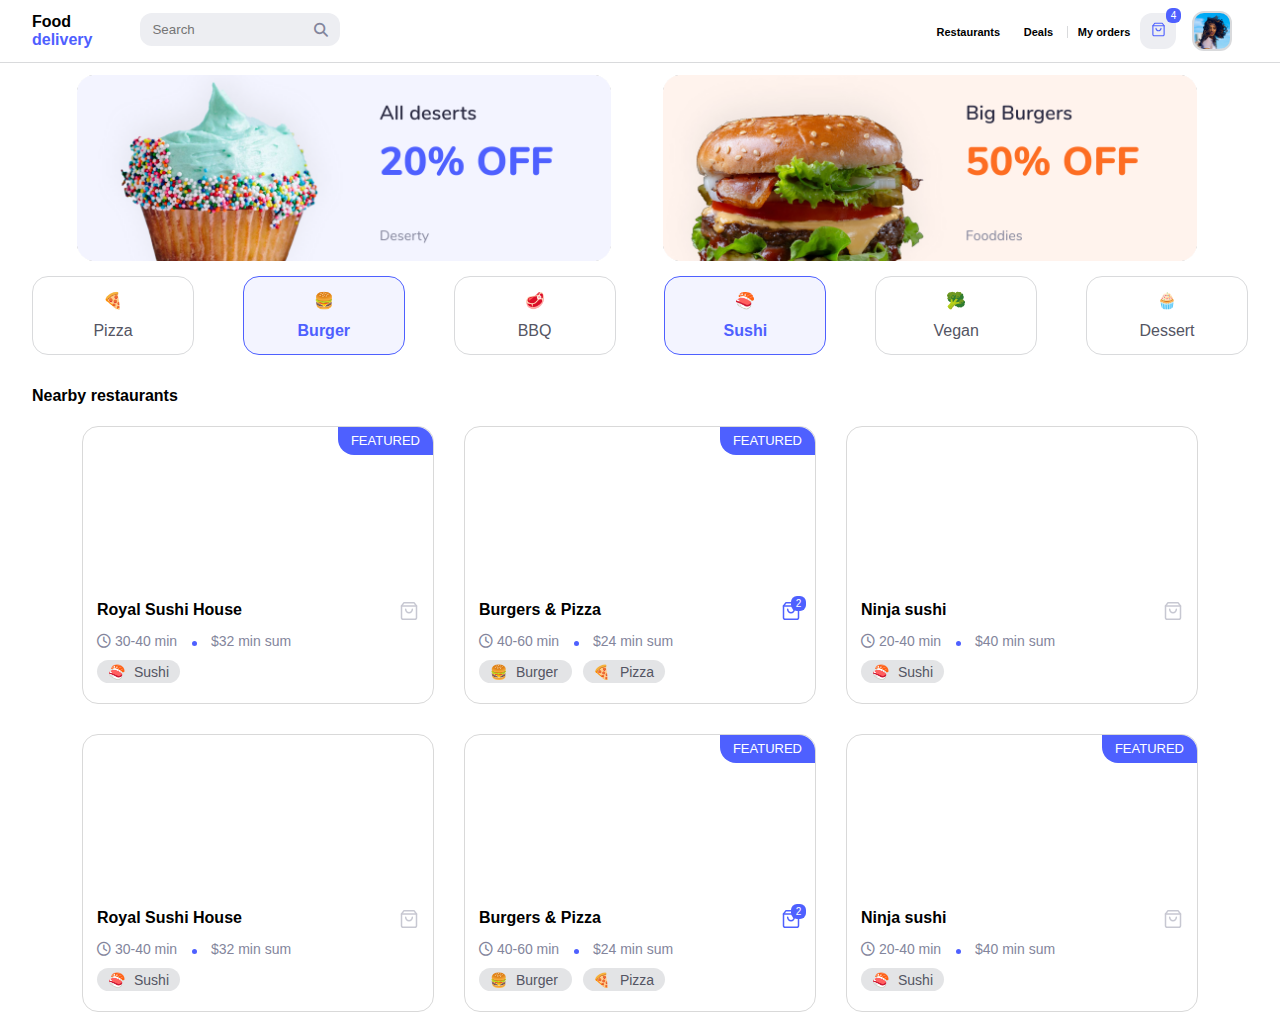
==== Home page/index.html @ 74aa77a8 "Food Delivery UI Task" ====
<!DOCTYPE html>
<html lang="en">
  <head>
    <meta charset="UTF-8" />
    <meta http-equiv="X-UA-Compatible" content="IE=edge" />
    <meta name="viewport" content="width=device-width, initial-scale=1.0" />
    <link
      rel="stylesheet"
      href="https://cdnjs.cloudflare.com/ajax/libs/font-awesome/6.1.1/css/all.min.css"
    />
    <link rel="stylesheet" href="./css/style.css" />
    <title>Home</title>
  </head>

  <body>
    <header class="flex-container">
      <section>
        <h1>Food<br /><span>delivery</span></h1>
        <div class="search-bar-container">
          <span>
            <i class="fa-solid fa-magnifying-glass"></i>
          </span>
          <input type="search" name="search-bar" placeholder="Search" />
        </div>
      </section>
      <nav>
        <ul>
          <li><a href="/">Restaurants</a></li>
          <li>
            <a href="/"> Deals </a>
          </li>
          <li>
            <a href="/"> My orders </a>
          </li>
        </ul>
        <div>
          <span class="quantity-badge">4</span>
          <button>
            <svg
              width="15"
              height="15"
              viewBox="0 0 20 20"
              fill="none"
              xmlns="http://www.w3.org/2000/svg"
            >
              <path
                d="M5 1.66666L2.5 4.99999V16.6667C2.5 17.1087 2.67559 17.5326 2.98816 17.8452C3.30072 18.1577 3.72464 18.3333 4.16667 18.3333H15.8333C16.2754 18.3333 16.6993 18.1577 17.0118 17.8452C17.3244 17.5326 17.5 17.1087 17.5 16.6667V4.99999L15 1.66666H5Z"
                stroke="#4E60FF"
                stroke-width="1.5"
                stroke-linecap="round"
                stroke-linejoin="round"
              />
              <path
                d="M2.5 5H17.5"
                stroke="#4E60FF"
                stroke-width="1.5"
                stroke-linecap="round"
                stroke-linejoin="round"
              />
              <path
                d="M13.3333 8.33334C13.3333 9.2174 12.9821 10.0652 12.357 10.6904C11.7319 11.3155 10.884 11.6667 9.99999 11.6667C9.11593 11.6667 8.26809 11.3155 7.64297 10.6904C7.01785 10.0652 6.66666 9.2174 6.66666 8.33334"
                stroke="#4E60FF"
                stroke-width="1.5"
                stroke-linecap="round"
                stroke-linejoin="round"
              />
            </svg>
          </button>
        </div>
        <div></div>
      </nav>
    </header>

    <main>
      <section class="deals-container flex-container">
        <picture>
          <source
            media="(max-width: 500px)"
            srcset="./assets/Deal1-responsive.png"
          />
          <img
            src="./assets/Deal1.png"
            alt="Deal1"
            style="border-radius: 18px"
          />
        </picture>
        <picture>
          <source
            media="(max-width: 500px)"
            srcset="./assets/Deal2-responsive.png"
          />
          <img
            src="./assets/Deal2.png"
            alt="Deal2"
            style="border-radius: 18px"
          />
        </picture>
      </section>
      <section class="category-menu">
        <nav>
          <ul>
            <li>
              <div class="category-item">
                <span>🍕</span>
                <p>Pizza</p>
              </div>
            </li>
            <li>
              <div class="category-item category-item-selected">
                <span>🍔</span>
                <p>Burger</p>
              </div>
            </li>
            <li>
              <div class="category-item">
                <span>🥩</span>
                <p>BBQ</p>
              </div>
            </li>
            <li>
              <div class="category-item category-item-selected">
                <span>🍣</span>
                <p>Sushi</p>
              </div>
            </li>
            <li>
              <div class="category-item">
                <span>🥦</span>
                <p>Vegan</p>
              </div>
            </li>
            <li>
              <div class="category-item">
                <span>🧁</span>
                <p>Dessert</p>
              </div>
            </li>
          </ul>
        </nav>
      </section>

      <section class="res-suggestion-container">
        <h1>Nearby restaurants</h1>
        <section class="res-container flex-container">
          <div class="res-item">
            <div
              class="res-img-wrapper"
              style="background-image: url('../assets/Royal-sushi-house.png')"
            >
              <span class="res-featured-item">Featured</span>
            </div>
            <div class="res-details-container">
              <div class="res-item-info">
                <span>
                  <svg
                    width="20"
                    height="20"
                    viewBox="0 0 20 20"
                    fill="none"
                    xmlns="http://www.w3.org/2000/svg"
                  >
                    <path
                      d="M5 1.66667L2.5 5.00001V16.6667C2.5 17.1087 2.67559 17.5326 2.98816 17.8452C3.30072 18.1577 3.72464 18.3333 4.16667 18.3333H15.8333C16.2754 18.3333 16.6993 18.1577 17.0118 17.8452C17.3244 17.5326 17.5 17.1087 17.5 16.6667V5.00001L15 1.66667H5Z"
                      stroke="#C7C8D2"
                      stroke-width="1.5"
                      stroke-linecap="round"
                      stroke-linejoin="round"
                    />
                    <path
                      d="M2.5 5H17.5"
                      stroke="#C7C8D2"
                      stroke-width="1.5"
                      stroke-linecap="round"
                      stroke-linejoin="round"
                    />
                    <path
                      d="M13.3333 8.33333C13.3333 9.21738 12.9821 10.0652 12.357 10.6904C11.7319 11.3155 10.8841 11.6667 10 11.6667C9.11595 11.6667 8.2681 11.3155 7.64298 10.6904C7.01786 10.0652 6.66667 9.21738 6.66667 8.33333"
                      stroke="#C7C8D2"
                      stroke-width="1.5"
                      stroke-linecap="round"
                      stroke-linejoin="round"
                    />
                  </svg>
                </span>
                <h1>Royal Sushi House</h1>
              </div>

              <div class="dur-pri-info">
                <span>
                  <i class="fa-regular fa-clock"></i>
                  <time datetime="PT40M">30-40 min</time>
                </span>
                <span class="dot"></span>
                <span>$32 min sum</span>
              </div>
              <div class="res-categories">
                <span class="res-item-category">
                  <span>🍣</span>
                  <span>Sushi</span>
                </span>
              </div>
            </div>
          </div>

          <div class="res-item">
            <div
              class="res-img-wrapper"
              style="background-image: url('../assets/Burgers-&-pizza.png')"
            >
              <span class="res-featured-item">Featured</span>
            </div>
            <div class="res-details-container">
              <div class="res-item-info">
                <span>
                  <span class="quantity-badge">2</span>
                  <svg
                    width="20"
                    height="20"
                    viewBox="0 0 20 20"
                    fill="none"
                    xmlns="http://www.w3.org/2000/svg"
                  >
                    <path
                      d="M5 1.66667L2.5 5.00001V16.6667C2.5 17.1087 2.67559 17.5326 2.98816 17.8452C3.30072 18.1577 3.72464 18.3333 4.16667 18.3333H15.8333C16.2754 18.3333 16.6993 18.1577 17.0118 17.8452C17.3244 17.5326 17.5 17.1087 17.5 16.6667V5.00001L15 1.66667H5Z"
                      stroke="#4E60FF"
                      stroke-width="1.5"
                      stroke-linecap="round"
                      stroke-linejoin="round"
                    />
                    <path
                      d="M2.5 5H17.5"
                      stroke="#4E60FF"
                      stroke-width="1.5"
                      stroke-linecap="round"
                      stroke-linejoin="round"
                    />
                    <path
                      d="M13.3333 8.33333C13.3333 9.21738 12.9821 10.0652 12.357 10.6904C11.7319 11.3155 10.8841 11.6667 10 11.6667C9.11595 11.6667 8.2681 11.3155 7.64298 10.6904C7.01786 10.0652 6.66667 9.21738 6.66667 8.33333"
                      stroke="#4E60FF"
                      stroke-width="1.5"
                      stroke-linecap="round"
                      stroke-linejoin="round"
                    />
                  </svg>
                </span>
                <h1>Burgers & Pizza</h1>
              </div>

              <div class="dur-pri-info">
                <span>
                  <i class="fa-regular fa-clock"></i>
                  <time datetime="PT60M">40-60 min</time>
                </span>
                <span class="dot"></span>
                <span>$24 min sum</span>
              </div>
              <div class="res-categories">
                <span class="res-item-category">
                  <span>🍔</span>
                  <span>Burger</span>
                </span>
                <span class="res-item-category">
                  <span>🍕</span>
                  <span>Pizza</span>
                </span>
              </div>
            </div>
          </div>

          <div class="res-item">
            <div
              class="res-img-wrapper"
              style="background-image: url('../assets/Ninja-sushi.png')"
            ></div>
            <div class="res-details-container">
              <div class="res-item-info">
                <span>
                  <svg
                    width="20"
                    height="20"
                    viewBox="0 0 20 20"
                    fill="none"
                    xmlns="http://www.w3.org/2000/svg"
                  >
                    <path
                      d="M5 1.66667L2.5 5.00001V16.6667C2.5 17.1087 2.67559 17.5326 2.98816 17.8452C3.30072 18.1577 3.72464 18.3333 4.16667 18.3333H15.8333C16.2754 18.3333 16.6993 18.1577 17.0118 17.8452C17.3244 17.5326 17.5 17.1087 17.5 16.6667V5.00001L15 1.66667H5Z"
                      stroke="#C7C8D2"
                      stroke-width="1.5"
                      stroke-linecap="round"
                      stroke-linejoin="round"
                    />
                    <path
                      d="M2.5 5H17.5"
                      stroke="#C7C8D2"
                      stroke-width="1.5"
                      stroke-linecap="round"
                      stroke-linejoin="round"
                    />
                    <path
                      d="M13.3333 8.33333C13.3333 9.21738 12.9821 10.0652 12.357 10.6904C11.7319 11.3155 10.8841 11.6667 10 11.6667C9.11595 11.6667 8.2681 11.3155 7.64298 10.6904C7.01786 10.0652 6.66667 9.21738 6.66667 8.33333"
                      stroke="#C7C8D2"
                      stroke-width="1.5"
                      stroke-linecap="round"
                      stroke-linejoin="round"
                    />
                  </svg>
                </span>
                <h1>Ninja sushi</h1>
              </div>

              <div class="dur-pri-info">
                <span>
                  <i class="fa-regular fa-clock"></i>
                  <time datetime="PT40M">20-40 min</time>
                </span>
                <span class="dot"></span>
                <span>$40 min sum</span>
              </div>
              <div class="res-categories">
                <span class="res-item-category">
                  <span>🍣</span>
                  <span>Sushi</span>
                </span>
              </div>
            </div>
          </div>

          <div class="res-item">
            <div
              class="res-img-wrapper"
              style="background-image: url('../assets/Royal-sushi-house.png')"
            ></div>
            <div class="res-details-container">
              <div class="res-item-info">
                <span>
                  <svg
                    width="20"
                    height="20"
                    viewBox="0 0 20 20"
                    fill="none"
                    xmlns="http://www.w3.org/2000/svg"
                  >
                    <path
                      d="M5 1.66667L2.5 5.00001V16.6667C2.5 17.1087 2.67559 17.5326 2.98816 17.8452C3.30072 18.1577 3.72464 18.3333 4.16667 18.3333H15.8333C16.2754 18.3333 16.6993 18.1577 17.0118 17.8452C17.3244 17.5326 17.5 17.1087 17.5 16.6667V5.00001L15 1.66667H5Z"
                      stroke="#C7C8D2"
                      stroke-width="1.5"
                      stroke-linecap="round"
                      stroke-linejoin="round"
                    />
                    <path
                      d="M2.5 5H17.5"
                      stroke="#C7C8D2"
                      stroke-width="1.5"
                      stroke-linecap="round"
                      stroke-linejoin="round"
                    />
                    <path
                      d="M13.3333 8.33333C13.3333 9.21738 12.9821 10.0652 12.357 10.6904C11.7319 11.3155 10.8841 11.6667 10 11.6667C9.11595 11.6667 8.2681 11.3155 7.64298 10.6904C7.01786 10.0652 6.66667 9.21738 6.66667 8.33333"
                      stroke="#C7C8D2"
                      stroke-width="1.5"
                      stroke-linecap="round"
                      stroke-linejoin="round"
                    />
                  </svg>
                </span>
                <h1>Royal Sushi House</h1>
              </div>

              <div class="dur-pri-info">
                <span>
                  <i class="fa-regular fa-clock"></i>
                  <time datetime="PT40M">30-40 min</time>
                </span>
                <span class="dot"></span>
                <span>$32 min sum</span>
              </div>
              <div class="res-categories">
                <span class="res-item-category">
                  <span>🍣</span>
                  <span>Sushi</span>
                </span>
              </div>
            </div>
          </div>

          <div class="res-item">
            <div
              class="res-img-wrapper"
              style="background-image: url('../assets/Burgers-&-pizza.png')"
            >
              <span class="res-featured-item">Featured</span>
            </div>
            <div class="res-details-container">
              <div class="res-item-info">
                <span>
                  <span class="quantity-badge">2</span>
                  <svg
                    width="20"
                    height="20"
                    viewBox="0 0 20 20"
                    fill="none"
                    xmlns="http://www.w3.org/2000/svg"
                  >
                    <path
                      d="M5 1.66667L2.5 5.00001V16.6667C2.5 17.1087 2.67559 17.5326 2.98816 17.8452C3.30072 18.1577 3.72464 18.3333 4.16667 18.3333H15.8333C16.2754 18.3333 16.6993 18.1577 17.0118 17.8452C17.3244 17.5326 17.5 17.1087 17.5 16.6667V5.00001L15 1.66667H5Z"
                      stroke="#4E60FF"
                      stroke-width="1.5"
                      stroke-linecap="round"
                      stroke-linejoin="round"
                    />
                    <path
                      d="M2.5 5H17.5"
                      stroke="#4E60FF"
                      stroke-width="1.5"
                      stroke-linecap="round"
                      stroke-linejoin="round"
                    />
                    <path
                      d="M13.3333 8.33333C13.3333 9.21738 12.9821 10.0652 12.357 10.6904C11.7319 11.3155 10.8841 11.6667 10 11.6667C9.11595 11.6667 8.2681 11.3155 7.64298 10.6904C7.01786 10.0652 6.66667 9.21738 6.66667 8.33333"
                      stroke="#4E60FF"
                      stroke-width="1.5"
                      stroke-linecap="round"
                      stroke-linejoin="round"
                    />
                  </svg>
                </span>
                <h1>Burgers & Pizza</h1>
              </div>

              <div class="dur-pri-info">
                <span>
                  <i class="fa-regular fa-clock"></i>
                  <time datetime="PT60M">40-60 min</time>
                </span>
                <span class="dot"></span>
                <span>$24 min sum</span>
              </div>
              <div class="res-categories">
                <span class="res-item-category">
                  <span>🍔</span>
                  <span>Burger</span>
                </span>
                <span class="res-item-category">
                  <span>🍕</span>
                  <span>Pizza</span>
                </span>
              </div>
            </div>
          </div>

          <div class="res-item">
            <div
              class="res-img-wrapper"
              style="background-image: url('../assets/Ninja-sushi.png')"
            >
              <span class="res-featured-item">Featured</span>
            </div>
            <div class="res-details-container">
              <div class="res-item-info">
                <span>
                  <svg
                    width="20"
                    height="20"
                    viewBox="0 0 20 20"
                    fill="none"
                    xmlns="http://www.w3.org/2000/svg"
                  >
                    <path
                      d="M5 1.66667L2.5 5.00001V16.6667C2.5 17.1087 2.67559 17.5326 2.98816 17.8452C3.30072 18.1577 3.72464 18.3333 4.16667 18.3333H15.8333C16.2754 18.3333 16.6993 18.1577 17.0118 17.8452C17.3244 17.5326 17.5 17.1087 17.5 16.6667V5.00001L15 1.66667H5Z"
                      stroke="#C7C8D2"
                      stroke-width="1.5"
                      stroke-linecap="round"
                      stroke-linejoin="round"
                    />
                    <path
                      d="M2.5 5H17.5"
                      stroke="#C7C8D2"
                      stroke-width="1.5"
                      stroke-linecap="round"
                      stroke-linejoin="round"
                    />
                    <path
                      d="M13.3333 8.33333C13.3333 9.21738 12.9821 10.0652 12.357 10.6904C11.7319 11.3155 10.8841 11.6667 10 11.6667C9.11595 11.6667 8.2681 11.3155 7.64298 10.6904C7.01786 10.0652 6.66667 9.21738 6.66667 8.33333"
                      stroke="#C7C8D2"
                      stroke-width="1.5"
                      stroke-linecap="round"
                      stroke-linejoin="round"
                    />
                  </svg>
                </span>
                <h1>Ninja sushi</h1>
              </div>

              <div class="dur-pri-info">
                <span>
                  <i class="fa-regular fa-clock"></i>
                  <time datetime="PT40M">20-40 min</time>
                </span>
                <span class="dot"></span>
                <span>$40 min sum</span>
              </div>
              <div class="res-categories">
                <span class="res-item-category">
                  <span>🍣</span>
                  <span>Sushi</span>
                </span>
              </div>
            </div>
          </div>
        </section>
      </section>
    </main>

    <footer></footer>
  </body>
</html>
---- Home page/css/style.css ----
::-webkit-scrollbar {
  width: 5px;
  background-color: transparent;
}

::-webkit-scrollbar-thumb {
  background-color: #333;
  border-radius: 20px;
}

body {
  margin: 0;
  font-family: sans-serif;
  overflow: auto;
  min-width: 260px;
  overflow-x: hidden;
}

.flex-container {
  padding: 0.7em 2em;
  display: flex;
  justify-content: space-between;
  align-items: center;
}

header {
  border-bottom: 1px solid #d9dadc;
  box-sizing: border-box;
}
header > section {
  display: flex;
  gap: 3em;
}

h1 {
  font-size: 16px;
  margin: 0;
}

header > section > h1 > span {
  color: #4e60ff;
}

.search-bar-container {
  position: relative;
  width: 200px;
  font-size: 14px;
  line-height: 1.4;
}

.search-bar-container input[type="search"] {
  outline: 0;
  border-radius: 12px;
  border: none;
  background-color: #edeef2;
  width: 100%;
}

input[type="search"]::-webkit-search-cancel-button {
  display: none;
}

:is(header input[type="search"], header > section > div > span) {
  padding: 9px 12px;
}

header nav {
  display: flex;
  align-items: center;
}

header > section > div > span {
  position: absolute;
  right: 0;
  bottom: 0;
  color: #83859c;
}

nav > ul {
  padding: 0;
  margin: 0;
  list-style-type: none;
}

header nav > ul {
  order: 1;
}

header nav li {
  display: inline-block;
  padding: 0 0.875em;
  font-weight: 600;
  font-size: 11px;
}
header nav li:last-child {
  border-left: 1px solid #d9dadc;
}

header nav li > a {
  text-decoration: none;
  color: inherit;
}

header nav > div {
  position: relative;
}

header nav > div > button {
  border: none;
  background-color: #edeef2;
}

header nav > div > button:active {
  background-color: #d9d9d9;
}

.quantity-badge {
  position: absolute;
  font-size: 10px;
  line-height: 15px;
  right: -5px;
  top: -5px;
  color: #fff;
  background-color: #4e60ff;
  border-radius: 6px;
  width: 15px;
  height: 15px;
  text-align: center;
}

header nav > div:nth-child(2) {
  order: 2;
}

:is(header nav > div:nth-child(3), nav > div > button) {
  border-radius: 12px;
  width: 36px;
  height: 36px;
  cursor: pointer;
}

header nav > div:nth-child(3) {
  background-image: url("../assets/profilePic.png");
  background-repeat: no-repeat;
  background-size: cover;
  margin: 0 1em;
  border: 2px solid #d9dadc;
  order: 3;
}

main {
  max-width: 1750px;
  margin: 0 auto;
}

.deals-container {
  justify-content: space-evenly !important;
}

picture > img {
  max-width: 540px;
  width: calc(100% - 0.37em);
  max-height: 188px;
  min-width: 240px;
}

.category-menu {
  margin-bottom: 2em;
}

.category-menu nav > ul {
  list-style-type: none;
  display: flex;
  row-gap: 1.125em;
  padding: 0 2em;
  flex-wrap: wrap;
  justify-content: space-between;
}

.category-item {
  display: flex;
  flex-direction: column;
  border: 1px solid #d9dadc;
  color: #545563;
  border-radius: 16px;
  width: 160px;
  padding: 0.875em 0;
  gap: 0.75em;
  text-align: center;
  cursor: pointer;
}

.category-item:hover {
  border-color: #697bff;
  background-color: #f8f9ff;
}

.category-item > p {
  margin: 0;
}

.category-item-selected {
  border-color: #4e60ff;
  background-color: #f3f4ff;
  color: #4e60ff;
  font-weight: 600;
}

.res-suggestion-container > h1 {
  padding-left: 2em;
  margin-bottom: 0.625em;
}

.res-container {
  display: flex;
  flex-wrap: wrap;
  gap: 1.875em;
  justify-content: center;
}

.res-item {
  display: flex;
  flex-direction: column;
  border-radius: 16px;
  border: 1px solid #d9d9d9;
  width: 350px;
  height: 276px;
}

.res-item > div {
  position: relative;
}

.res-img-wrapper {
  background-size: cover;
  border-radius: 15px 15px 0 0;
  height: 160px;
}

.res-featured-item {
  font-size: 13px;
  padding: 0.5em 1em;
  color: #fff;
  background-color: #4e60ff;
  text-transform: uppercase;
  position: absolute;
  border-radius: 0 16px;
  right: 0;
}

.res-details-container {
  display: flex;
  flex-direction: column;
  padding: 1em 1em 0.125em;
  justify-content: space-evenly;
  font-size: 14px;
}

.res-details-container > * {
  margin-bottom: 1em;
}

.res-item-info {
  position: relative;
}

.res-item-info > span {
  position: absolute;
  right: 0;
  cursor: pointer;
}

.dur-pri-info {
  color: #83859c;
}

.dot {
  display: inline-block;
  width: 5px;
  height: 5px;
  border-radius: 50%;
  background-color: #4e60ff;
  margin: 0 0.75em;
}

.res-item-category {
  color: #545563;
  background-color: #e3e4e6;
  padding: 0.25em 0.75em;
  margin-right: 0.75em;
  line-height: 1.4;
  border-radius: 16px;
  cursor: pointer;
}

.res-item-category:hover {
  background-color: #d9d9d9;
}

.res-item-category > span:last-child {
  padding-left: 0.4em;
}

@media (max-width: 700px) {
  header {
    width: 100%;
  }

  .search-bar-container {
    display: none;
  }

  header nav > ul > li {
    display: none;
  }

  header nav > ul {
    order: 3;
  }

  header nav > div:nth-child(2) {
    order: 1;
  }

  header nav > div:nth-child(3) {
    order: 2;
  }

  header nav > ul::before {
    content: "";
    border-left: 1px solid #d9d9d9;
    padding: 0.5em;
  }

  header nav > ul::after {
    content: "☰";
    background-color: #edeef2;
    font-size: 16px;
    line-height: 36px;
    padding: 10px 11px;
    border-radius: 12px;
    color: #737373;
    cursor: pointer;
  }

  .deals-container {
    row-gap: 0.75em;
    flex-wrap: wrap;
    justify-content: center;
  }

  .category-menu nav > ul {
    justify-content: space-evenly;
  }

  .category-item {
    width: 110px;
  }
}
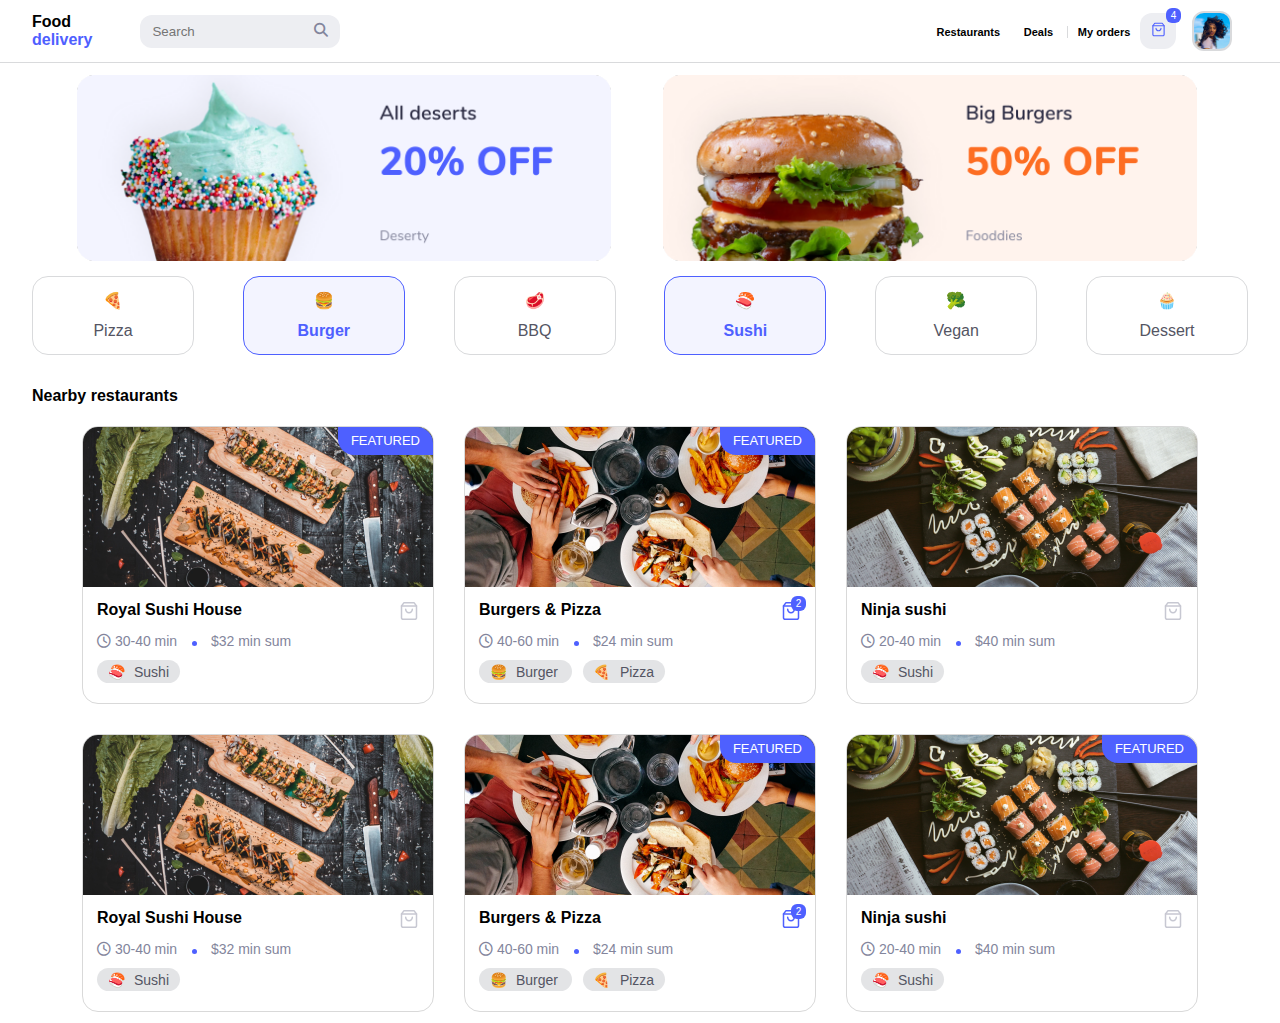
==== commit a9e3ee47: "Food Delivery UI Task" ====
--- a/Home page/index.html
+++ b/Home page/index.html
@@ -145,7 +145,7 @@
           <div class="res-item">
             <div
               class="res-img-wrapper"
-              style="background-image: url('../assets/Royal-sushi-house.png')"
+              style="background-image: url('./assets/Royal-sushi-house.png')"
             >
               <span class="res-featured-item">Featured</span>
             </div>
@@ -205,7 +205,7 @@
           <div class="res-item">
             <div
               class="res-img-wrapper"
-              style="background-image: url('../assets/Burgers-&-pizza.png')"
+              style="background-image: url('./assets/Burgers-&-pizza.png')"
             >
               <span class="res-featured-item">Featured</span>
             </div>
@@ -270,7 +270,7 @@
           <div class="res-item">
             <div
               class="res-img-wrapper"
-              style="background-image: url('../assets/Ninja-sushi.png')"
+              style="background-image: url('./assets/Ninja-sushi.png')"
             ></div>
             <div class="res-details-container">
               <div class="res-item-info">
@@ -328,7 +328,7 @@
           <div class="res-item">
             <div
               class="res-img-wrapper"
-              style="background-image: url('../assets/Royal-sushi-house.png')"
+              style="background-image: url('./assets/Royal-sushi-house.png')"
             ></div>
             <div class="res-details-container">
               <div class="res-item-info">
@@ -386,7 +386,7 @@
           <div class="res-item">
             <div
               class="res-img-wrapper"
-              style="background-image: url('../assets/Burgers-&-pizza.png')"
+              style="background-image: url('./assets/Burgers-&-pizza.png')"
             >
               <span class="res-featured-item">Featured</span>
             </div>
@@ -451,7 +451,7 @@
           <div class="res-item">
             <div
               class="res-img-wrapper"
-              style="background-image: url('../assets/Ninja-sushi.png')"
+              style="background-image: url('./assets/Ninja-sushi.png')"
             >
               <span class="res-featured-item">Featured</span>
             </div>
--- a/Home page/css/style.css
+++ b/Home page/css/style.css
@@ -12,7 +12,7 @@
   margin: 0;
   font-family: sans-serif;
   overflow: auto;
-  min-width: 260px;
+  min-width: 295px;
   overflow-x: hidden;
 }
 
@@ -30,6 +30,7 @@
 header > section {
   display: flex;
   gap: 3em;
+  align-items: center;
 }
 
 h1 {
@@ -52,6 +53,7 @@
   outline: 0;
   border-radius: 12px;
   border: none;
+  padding: 9px 12px;
   background-color: #edeef2;
   width: 100%;
 }
@@ -60,10 +62,6 @@
   display: none;
 }
 
-:is(header input[type="search"], header > section > div > span) {
-  padding: 9px 12px;
-}
-
 header nav {
   display: flex;
   align-items: center;
@@ -71,6 +69,7 @@
 
 header > section > div > span {
   position: absolute;
+  padding: 7px 12px;
   right: 0;
   bottom: 0;
   color: #83859c;
